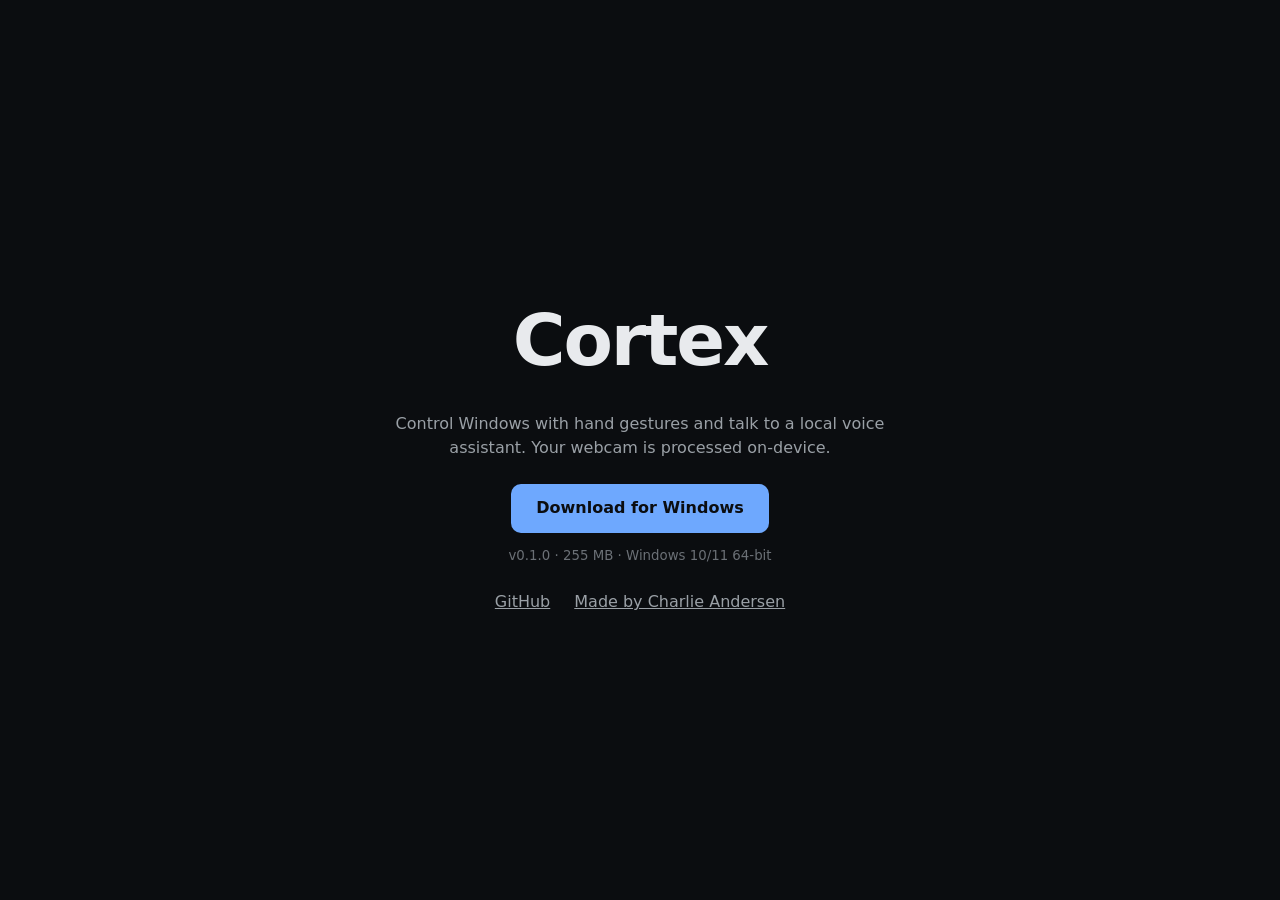
==== site/index.html @ 00d910e8 "Add landing page" ====
<!doctype html>
<html lang="en"><head><meta charset="utf-8"><meta name="viewport" content="width=device-width,initial-scale=1">
<title>Cortex</title>
<meta name="description" content="Webcam gesture window manager and local voice assistant for Windows.">
<style>
body{margin:0;min-height:100vh;display:grid;place-items:center;background:#0b0d10;color:#e8eaed;font:16px/1.5 system-ui,sans-serif;text-align:center;padding:0 16px}
h1{font-size:clamp(2.5rem,8vw,4.5rem);margin:0 0 .25em;letter-spacing:-.03em}
p{color:#9aa0a6;max-width:34em;margin:0 auto 1.5em}
a.btn{display:inline-block;background:#6ea8fe;color:#0b0d10;font-weight:600;padding:.8em 1.6em;border-radius:10px;text-decoration:none}
a.btn:hover,a.btn:focus-visible{background:#9ec5fe}
nav{margin-top:1.5em;display:flex;gap:1.5em;justify-content:center}
nav a{color:#9aa0a6}nav a:hover{color:#e8eaed}
small{display:block;margin-top:1em;color:#6b7076}
</style></head><body><main>
<h1>Cortex</h1>
<p>Control Windows with hand gestures and talk to a local voice assistant. Your webcam is processed on-device.</p>
<a class="btn" href="https://github.com/xandrsn/cortex/releases/download/v0.1.0/Cortex-windows.zip">Download for Windows</a>
<small>v0.1.0 · 255 MB · Windows 10/11 64-bit</small>
<nav><a href="https://github.com/xandrsn/cortex">GitHub</a><a href="https://charlieandersen.vercel.app">Made by Charlie Andersen</a></nav>
</main></body></html>
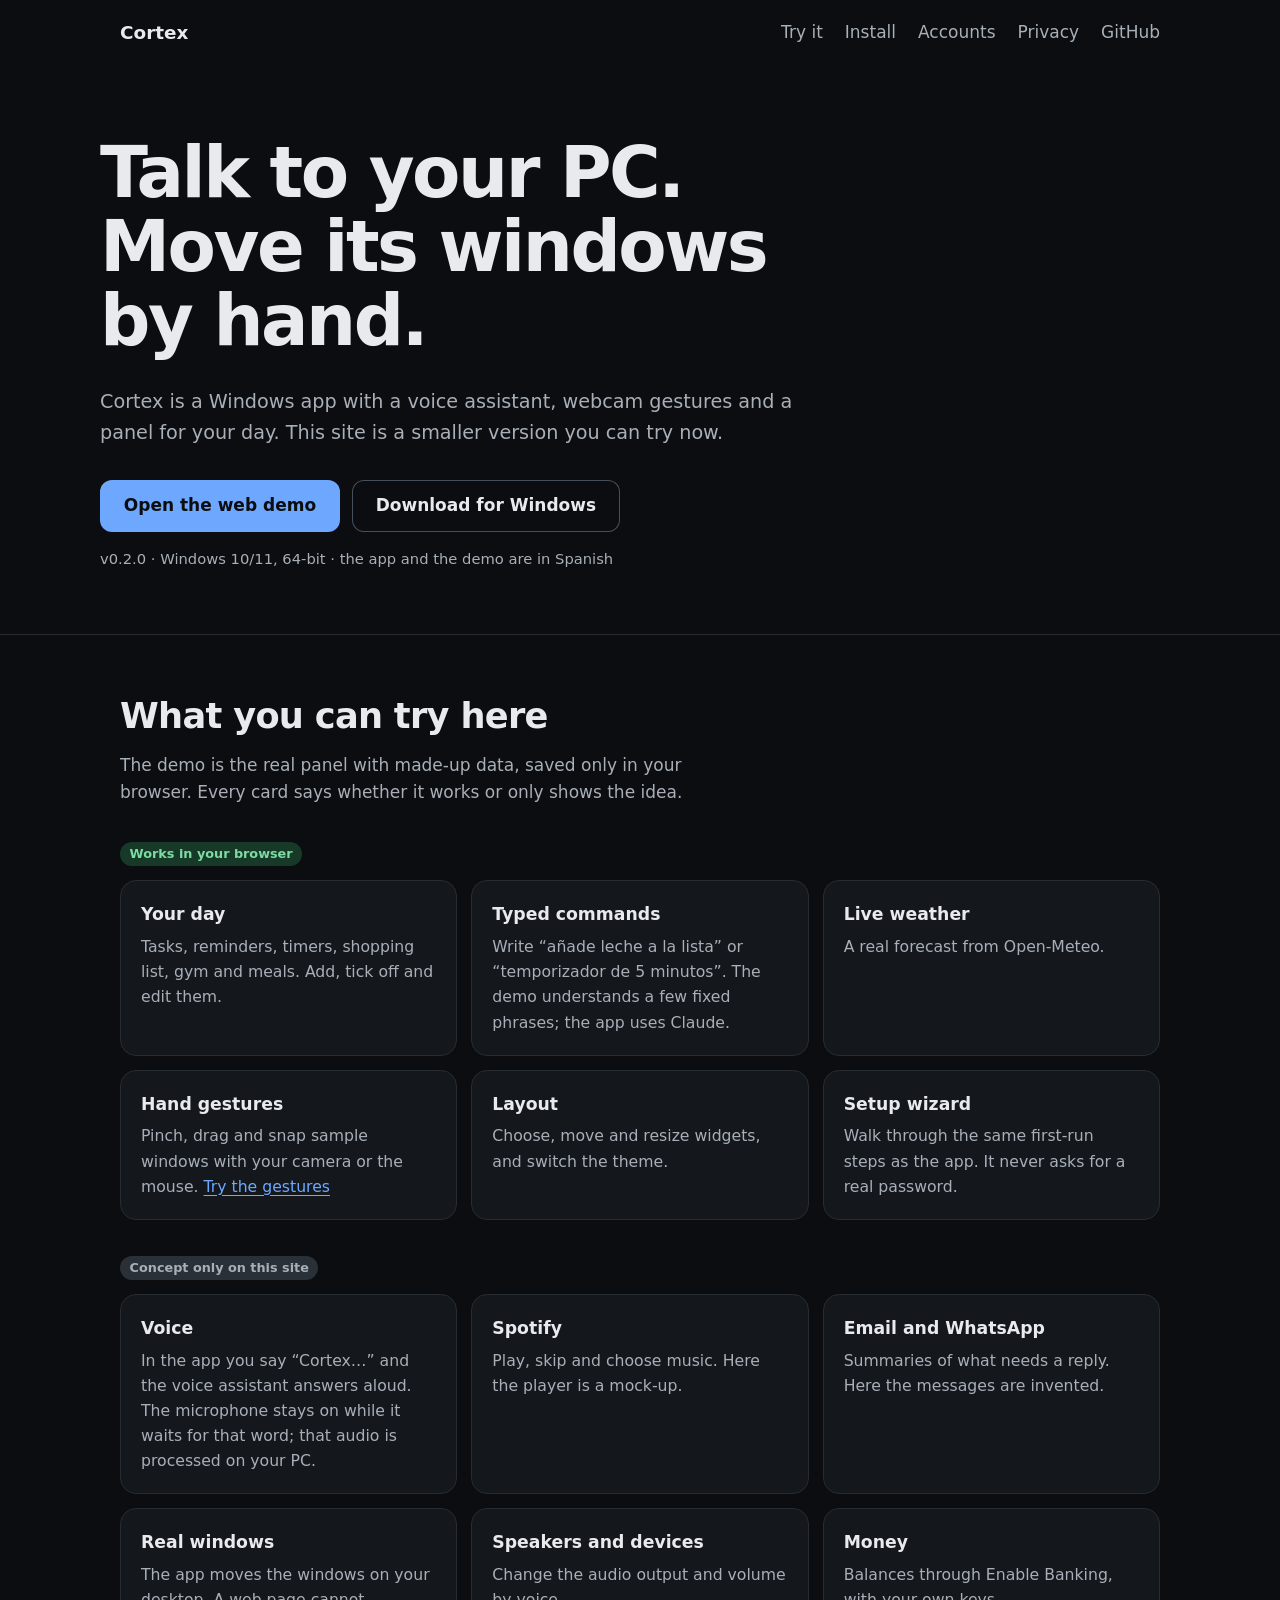
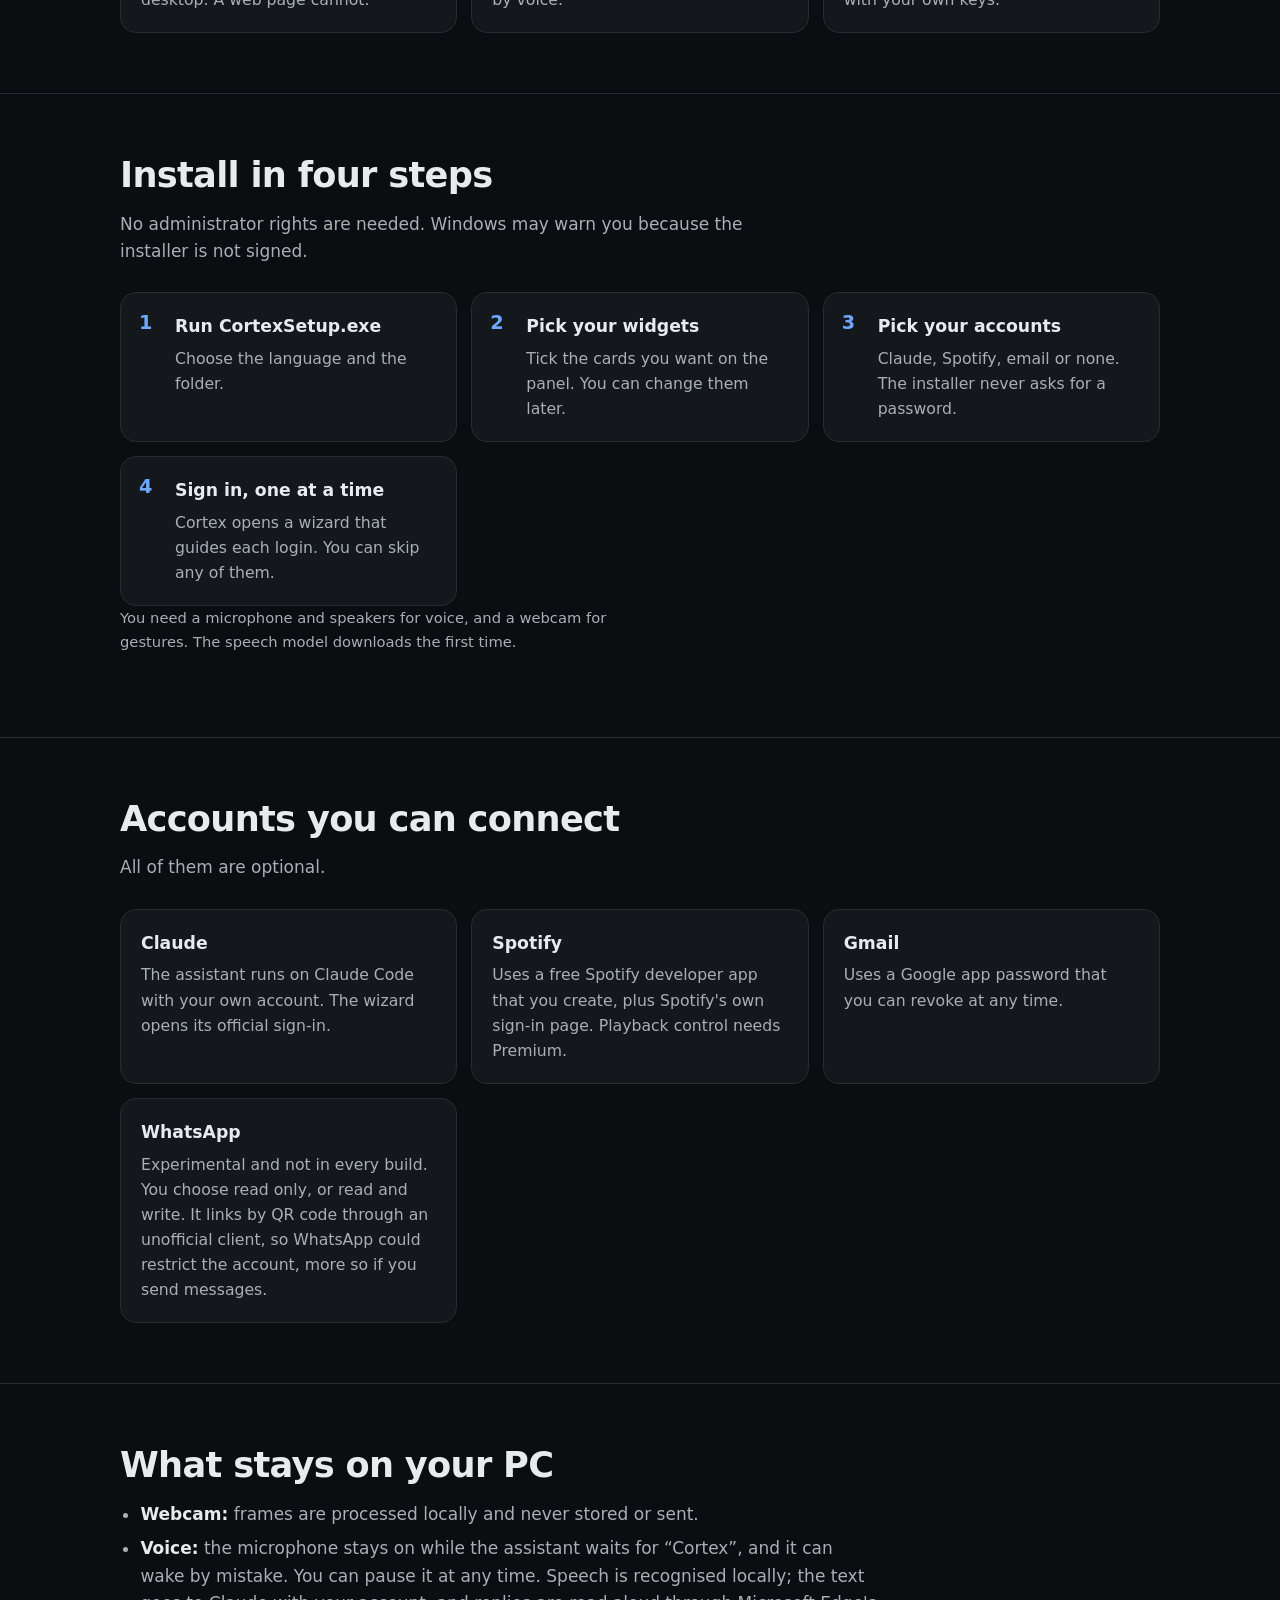
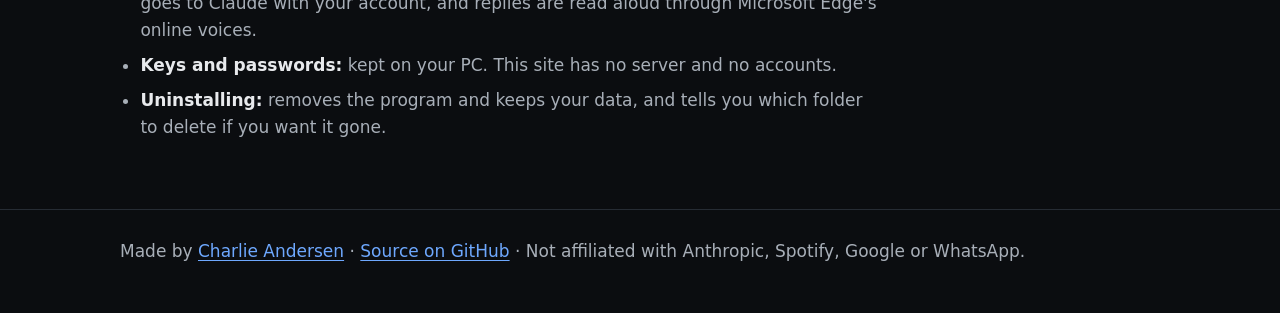
==== commit 66c38e69: "Installer, setup wizard and web demo; voice assistant wakes on Cortex; WhatsApp read or write The vo" ====
--- a/site/index.html
+++ b/site/index.html
@@ -1,20 +1,108 @@
 <!doctype html>
 <html lang="en"><head><meta charset="utf-8"><meta name="viewport" content="width=device-width,initial-scale=1">
-<title>Cortex</title>
-<meta name="description" content="Webcam gesture window manager and local voice assistant for Windows.">
+<title>Cortex · a voice assistant and gesture control for Windows</title>
+<meta name="description" content="Talk to your PC, move windows with your hands and keep your day on one panel. Try part of it in the browser, or install it on Windows.">
 <style>
-body{margin:0;min-height:100vh;display:grid;place-items:center;background:#0b0d10;color:#e8eaed;font:16px/1.5 system-ui,sans-serif;text-align:center;padding:0 16px}
-h1{font-size:clamp(2.5rem,8vw,4.5rem);margin:0 0 .25em;letter-spacing:-.03em}
-p{color:#9aa0a6;max-width:34em;margin:0 auto 1.5em}
-a.btn{display:inline-block;background:#6ea8fe;color:#0b0d10;font-weight:600;padding:.8em 1.6em;border-radius:10px;text-decoration:none}
-a.btn:hover,a.btn:focus-visible{background:#9ec5fe}
-nav{margin-top:1.5em;display:flex;gap:1.5em;justify-content:center}
-nav a{color:#9aa0a6}nav a:hover{color:#e8eaed}
-small{display:block;margin-top:1em;color:#6b7076}
-</style></head><body><main>
-<h1>Cortex</h1>
-<p>Control Windows with hand gestures and talk to a local voice assistant. Your webcam is processed on-device.</p>
-<a class="btn" href="https://github.com/xandrsn/cortex/releases/download/v0.1.0/Cortex-windows.zip">Download for Windows</a>
-<small>v0.1.0 · 255 MB · Windows 10/11 64-bit</small>
-<nav><a href="https://github.com/xandrsn/cortex">GitHub</a><a href="https://charlieandersen.vercel.app">Made by Charlie Andersen</a></nav>
-</main></body></html>
+:root{--bg:#0b0d10;--card:#14181d;--line:#262c34;--text:#e8eaed;--muted:#a8afb8;--accent:#6ea8fe;--ok:#7ddba3}
+*{box-sizing:border-box}
+html{scroll-behavior:smooth}
+body{margin:0;background:var(--bg);color:var(--text);font:17px/1.6 system-ui,sans-serif}
+.wrap{max-width:1080px;margin:0 auto;padding:0 20px}
+a{color:var(--accent);text-underline-offset:3px}
+:focus-visible{outline:3px solid #fff;outline-offset:3px;border-radius:6px}
+header nav{display:flex;flex-wrap:wrap;gap:6px 22px;align-items:center;padding:18px 0}
+header nav b{margin-right:auto;font-size:1.15rem}
+header nav a{color:var(--muted);text-decoration:none}header nav a:hover{color:var(--text)}
+.hero{padding:72px 0 64px}
+h1{font-size:clamp(2.4rem,6.5vw,4.4rem);line-height:1.05;letter-spacing:-.035em;margin:0 0 .4em;max-width:15ch}
+h2{font-size:clamp(1.6rem,3.5vw,2.2rem);letter-spacing:-.02em;line-height:1.2;margin:0 0 .4em}
+h3{margin:0 0 .3em;font-size:1.08rem}
+.lead,section>.wrap>p{color:var(--muted);max-width:58ch;margin:0 0 1.6em}
+.lead{font-size:1.2rem}
+.btn{display:inline-block;background:var(--accent);color:#0b0d10;font-weight:650;padding:.75em 1.4em;border-radius:12px;text-decoration:none}
+.btn:hover{background:#9ec5fe}
+.btn.alt{background:none;color:var(--text);box-shadow:inset 0 0 0 1px #46505c}.btn.alt:hover{background:var(--card)}
+.row{display:flex;flex-wrap:wrap;gap:12px;align-items:center}
+.small{color:var(--muted);font-size:.92rem;margin:1em 0 0}
+section{padding:60px 0;border-top:1px solid var(--line)}
+.grid{display:grid;gap:14px;grid-template-columns:repeat(auto-fill,minmax(min(100%,300px),1fr))}
+.card{background:var(--card);border:1px solid var(--line);border-radius:16px;padding:20px}
+.card p{margin:0;color:var(--muted);font-size:.98rem}
+.sub{margin:36px 0 14px;display:flex;align-items:center;gap:10px}
+.tag{font-size:.8rem;font-weight:700;padding:.15em .75em;border-radius:99px;background:#173a28;color:var(--ok)}
+.tag.idea{background:#2a3038;color:var(--muted)}
+ol.steps{list-style:none;counter-reset:s;margin:0;padding:0}
+ol.steps li{counter-increment:s;position:relative;padding-left:54px}
+ol.steps li::before{content:counter(s);position:absolute;left:18px;top:18px;font-weight:800;color:var(--accent);font-size:1.2rem;line-height:1.3}
+ul.plain{margin:0;padding-left:1.2em;color:var(--muted);max-width:70ch}ul.plain li{margin:.45em 0}
+ul.plain b{color:var(--text)}
+footer{border-top:1px solid var(--line);padding:28px 0 48px;color:var(--muted)}
+@media (prefers-reduced-motion:reduce){html{scroll-behavior:auto}}
+</style></head><body>
+<header class="wrap"><nav aria-label="Main"><b>Cortex</b><a href="#try">Try it</a><a href="#install">Install</a><a href="#accounts">Accounts</a><a href="#privacy">Privacy</a><a href="https://github.com/xandrsn/cortex">GitHub</a></nav></header>
+<main>
+<div class="wrap hero">
+  <h1>Talk to your PC. Move its windows by hand.</h1>
+  <p class="lead">Cortex is a Windows app with a voice assistant, webcam gestures and a panel for your day. This site is a smaller version you can try now.</p>
+  <div class="row"><a class="btn" href="/demo/">Open the web demo</a><a class="btn alt" href="https://github.com/xandrsn/cortex/releases/latest/download/CortexSetup.exe">Download for Windows</a></div>
+  <p class="small">v0.2.0 · Windows 10/11, 64-bit · the app and the demo are in Spanish</p>
+</div>
+
+<section id="try"><div class="wrap">
+  <h2>What you can try here</h2>
+  <p>The demo is the real panel with made-up data, saved only in your browser. Every card says whether it works or only shows the idea.</p>
+  <div class="sub"><span class="tag">Works in your browser</span></div>
+  <div class="grid">
+    <div class="card"><h3>Your day</h3><p>Tasks, reminders, timers, shopping list, gym and meals. Add, tick off and edit them.</p></div>
+    <div class="card"><h3>Typed commands</h3><p>Write “añade leche a la lista” or “temporizador de 5 minutos”. The demo understands a few fixed phrases; the app uses Claude.</p></div>
+    <div class="card"><h3>Live weather</h3><p>A real forecast from Open-Meteo.</p></div>
+    <div class="card"><h3>Hand gestures</h3><p>Pinch, drag and snap sample windows with your camera or the mouse. <a href="/demo/gestures.html">Try the gestures</a></p></div>
+    <div class="card"><h3>Layout</h3><p>Choose, move and resize widgets, and switch the theme.</p></div>
+    <div class="card"><h3>Setup wizard</h3><p>Walk through the same first-run steps as the app. It never asks for a real password.</p></div>
+  </div>
+  <div class="sub"><span class="tag idea">Concept only on this site</span></div>
+  <div class="grid">
+    <div class="card"><h3>Voice</h3><p>In the app you say “Cortex…” and the voice assistant answers aloud. The microphone stays on while it waits for that word; that audio is processed on your PC.</p></div>
+    <div class="card"><h3>Spotify</h3><p>Play, skip and choose music. Here the player is a mock-up.</p></div>
+    <div class="card"><h3>Email and WhatsApp</h3><p>Summaries of what needs a reply. Here the messages are invented.</p></div>
+    <div class="card"><h3>Real windows</h3><p>The app moves the windows on your desktop. A web page cannot.</p></div>
+    <div class="card"><h3>Speakers and devices</h3><p>Change the audio output and volume by voice.</p></div>
+    <div class="card"><h3>Money</h3><p>Balances through Enable Banking, with your own keys.</p></div>
+  </div>
+</div></section>
+
+<section id="install"><div class="wrap">
+  <h2>Install in four steps</h2>
+  <p>No administrator rights are needed. Windows may warn you because the installer is not signed.</p>
+  <ol class="steps grid">
+    <li class="card"><h3>Run CortexSetup.exe</h3><p>Choose the language and the folder.</p></li>
+    <li class="card"><h3>Pick your widgets</h3><p>Tick the cards you want on the panel. You can change them later.</p></li>
+    <li class="card"><h3>Pick your accounts</h3><p>Claude, Spotify, email or none. The installer never asks for a password.</p></li>
+    <li class="card"><h3>Sign in, one at a time</h3><p>Cortex opens a wizard that guides each login. You can skip any of them.</p></li>
+  </ol>
+  <p class="small">You need a microphone and speakers for voice, and a webcam for gestures. The speech model downloads the first time.</p>
+</div></section>
+
+<section id="accounts"><div class="wrap">
+  <h2>Accounts you can connect</h2>
+  <p>All of them are optional.</p>
+  <div class="grid">
+    <div class="card"><h3>Claude</h3><p>The assistant runs on Claude Code with your own account. The wizard opens its official sign-in.</p></div>
+    <div class="card"><h3>Spotify</h3><p>Uses a free Spotify developer app that you create, plus Spotify's own sign-in page. Playback control needs Premium.</p></div>
+    <div class="card"><h3>Gmail</h3><p>Uses a Google app password that you can revoke at any time.</p></div>
+    <div class="card"><h3>WhatsApp</h3><p>Experimental and not in every build. You choose read only, or read and write. It links by QR code through an unofficial client, so WhatsApp could restrict the account, more so if you send messages.</p></div>
+  </div>
+</div></section>
+
+<section id="privacy"><div class="wrap">
+  <h2>What stays on your PC</h2>
+  <ul class="plain">
+    <li><b>Webcam:</b> frames are processed locally and never stored or sent.</li>
+    <li><b>Voice:</b> the microphone stays on while the assistant waits for “Cortex”, and it can wake by mistake. You can pause it at any time. Speech is recognised locally; the text goes to Claude with your account, and replies are read aloud through Microsoft Edge's online voices.</li>
+    <li><b>Keys and passwords:</b> kept on your PC. This site has no server and no accounts.</li>
+    <li><b>Uninstalling:</b> removes the program and keeps your data, and tells you which folder to delete if you want it gone.</li>
+  </ul>
+</div></section>
+</main>
+<footer><div class="wrap">Made by <a href="https://charlieandersen.vercel.app">Charlie Andersen</a> · <a href="https://github.com/xandrsn/cortex">Source on GitHub</a> · Not affiliated with Anthropic, Spotify, Google or WhatsApp.</div></footer>
+</body></html>
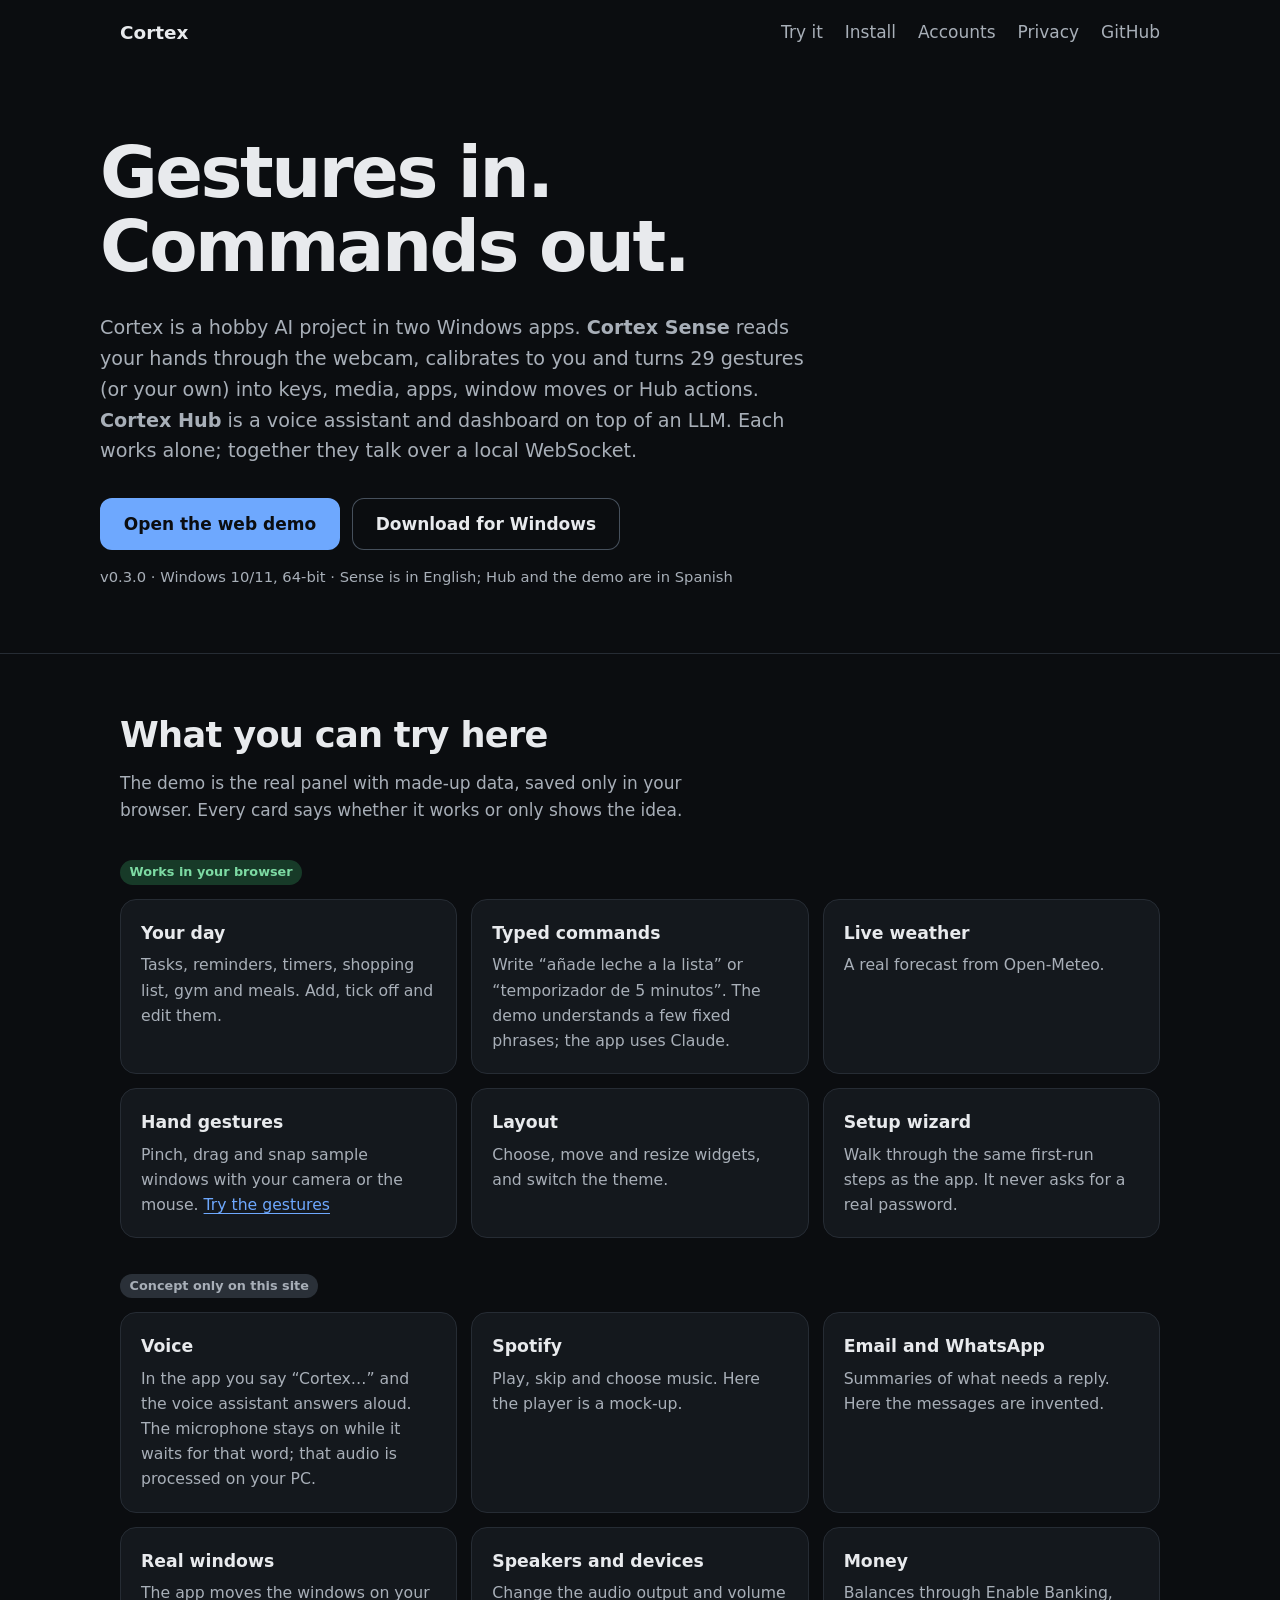
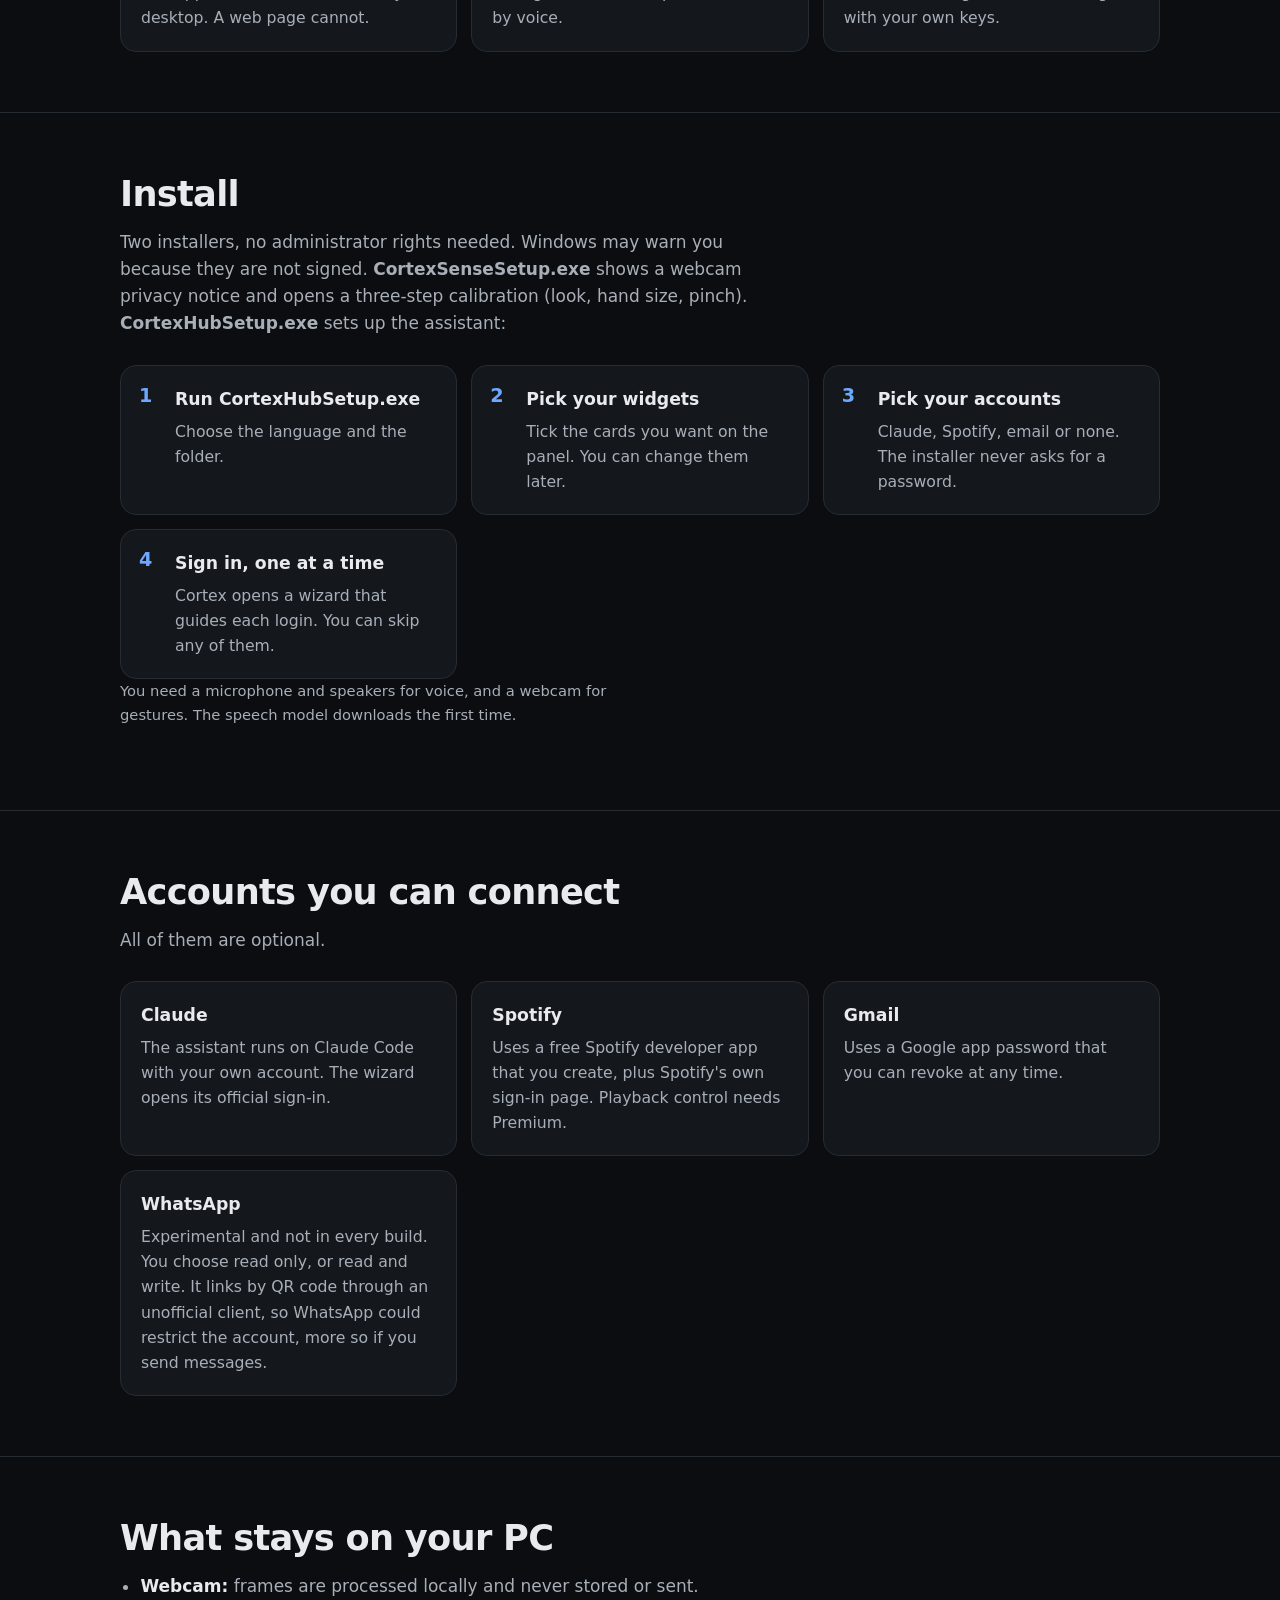
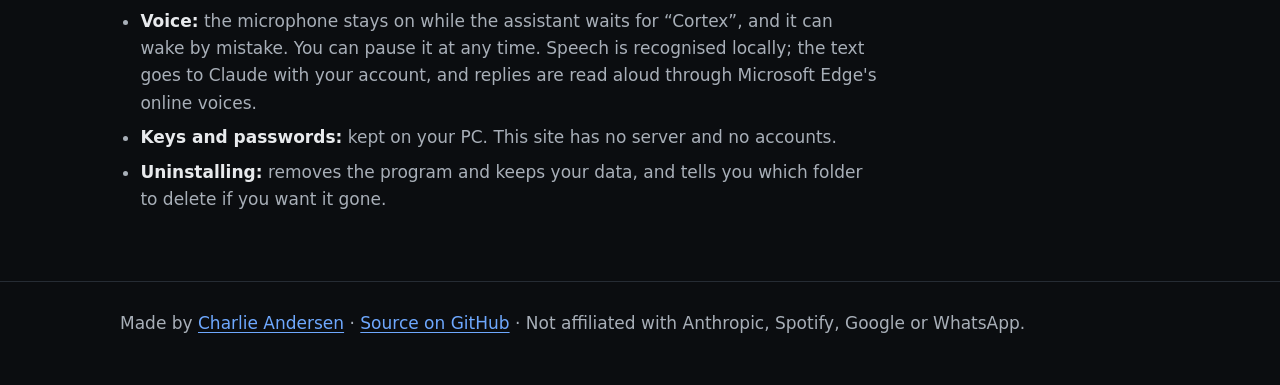
==== commit 1c38bfff: "Split Cortex into Cortex Sense and Cortex Hub Sense owns the webcam: shared camera reader, gesture r" ====
--- a/site/index.html
+++ b/site/index.html
@@ -1,7 +1,7 @@
 <!doctype html>
 <html lang="en"><head><meta charset="utf-8"><meta name="viewport" content="width=device-width,initial-scale=1">
-<title>Cortex · a voice assistant and gesture control for Windows</title>
-<meta name="description" content="Talk to your PC, move windows with your hands and keep your day on one panel. Try part of it in the browser, or install it on Windows.">
+<title>Cortex · gesture control and a voice assistant for Windows</title>
+<meta name="description" content="A hobby AI project in two apps: Cortex Sense turns webcam hand gestures into commands, Cortex Hub is a voice assistant and dashboard. They connect over a local WebSocket.">
 <style>
 :root{--bg:#0b0d10;--card:#14181d;--line:#262c34;--text:#e8eaed;--muted:#a8afb8;--accent:#6ea8fe;--ok:#7ddba3}
 *{box-sizing:border-box}
@@ -42,10 +42,10 @@
 <header class="wrap"><nav aria-label="Main"><b>Cortex</b><a href="#try">Try it</a><a href="#install">Install</a><a href="#accounts">Accounts</a><a href="#privacy">Privacy</a><a href="https://github.com/xandrsn/cortex">GitHub</a></nav></header>
 <main>
 <div class="wrap hero">
-  <h1>Talk to your PC. Move its windows by hand.</h1>
-  <p class="lead">Cortex is a Windows app with a voice assistant, webcam gestures and a panel for your day. This site is a smaller version you can try now.</p>
-  <div class="row"><a class="btn" href="/demo/">Open the web demo</a><a class="btn alt" href="https://github.com/xandrsn/cortex/releases/latest/download/CortexSetup.exe">Download for Windows</a></div>
-  <p class="small">v0.2.0 · Windows 10/11, 64-bit · the app and the demo are in Spanish</p>
+  <h1>Gestures in. Commands out.</h1>
+  <p class="lead">Cortex is a hobby AI project in two Windows apps. <b>Cortex Sense</b> reads your hands through the webcam, calibrates to you and turns 29 gestures (or your own) into keys, media, apps, window moves or Hub actions. <b>Cortex Hub</b> is a voice assistant and dashboard on top of an LLM. Each works alone; together they talk over a local WebSocket.</p>
+  <div class="row"><a class="btn" href="/demo/">Open the web demo</a><a class="btn alt" href="https://github.com/xandrsn/cortex/releases">Download for Windows</a></div>
+  <p class="small">v0.3.0 · Windows 10/11, 64-bit · Sense is in English; Hub and the demo are in Spanish</p>
 </div>
 
 <section id="try"><div class="wrap">
@@ -72,10 +72,10 @@
 </div></section>
 
 <section id="install"><div class="wrap">
-  <h2>Install in four steps</h2>
-  <p>No administrator rights are needed. Windows may warn you because the installer is not signed.</p>
+  <h2>Install</h2>
+  <p>Two installers, no administrator rights needed. Windows may warn you because they are not signed. <b>CortexSenseSetup.exe</b> shows a webcam privacy notice and opens a three-step calibration (look, hand size, pinch). <b>CortexHubSetup.exe</b> sets up the assistant:</p>
   <ol class="steps grid">
-    <li class="card"><h3>Run CortexSetup.exe</h3><p>Choose the language and the folder.</p></li>
+    <li class="card"><h3>Run CortexHubSetup.exe</h3><p>Choose the language and the folder.</p></li>
     <li class="card"><h3>Pick your widgets</h3><p>Tick the cards you want on the panel. You can change them later.</p></li>
     <li class="card"><h3>Pick your accounts</h3><p>Claude, Spotify, email or none. The installer never asks for a password.</p></li>
     <li class="card"><h3>Sign in, one at a time</h3><p>Cortex opens a wizard that guides each login. You can skip any of them.</p></li>
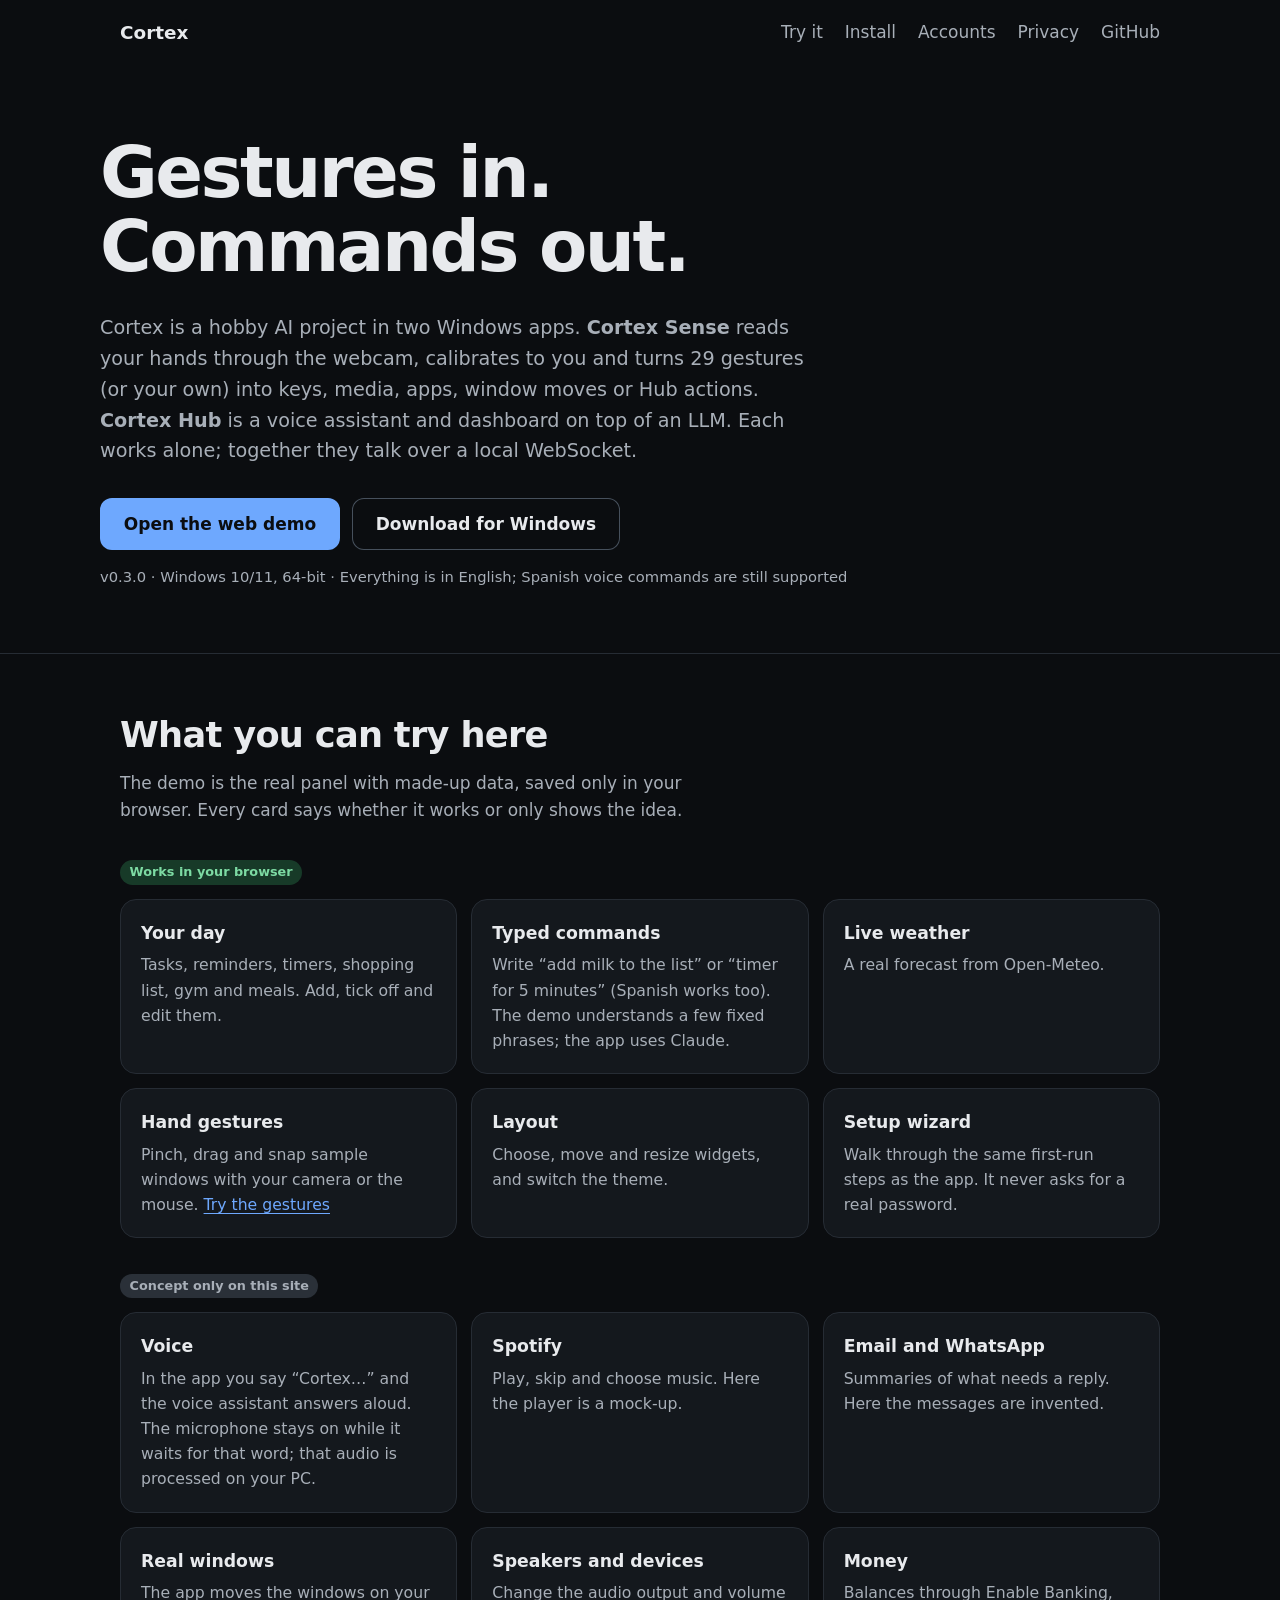
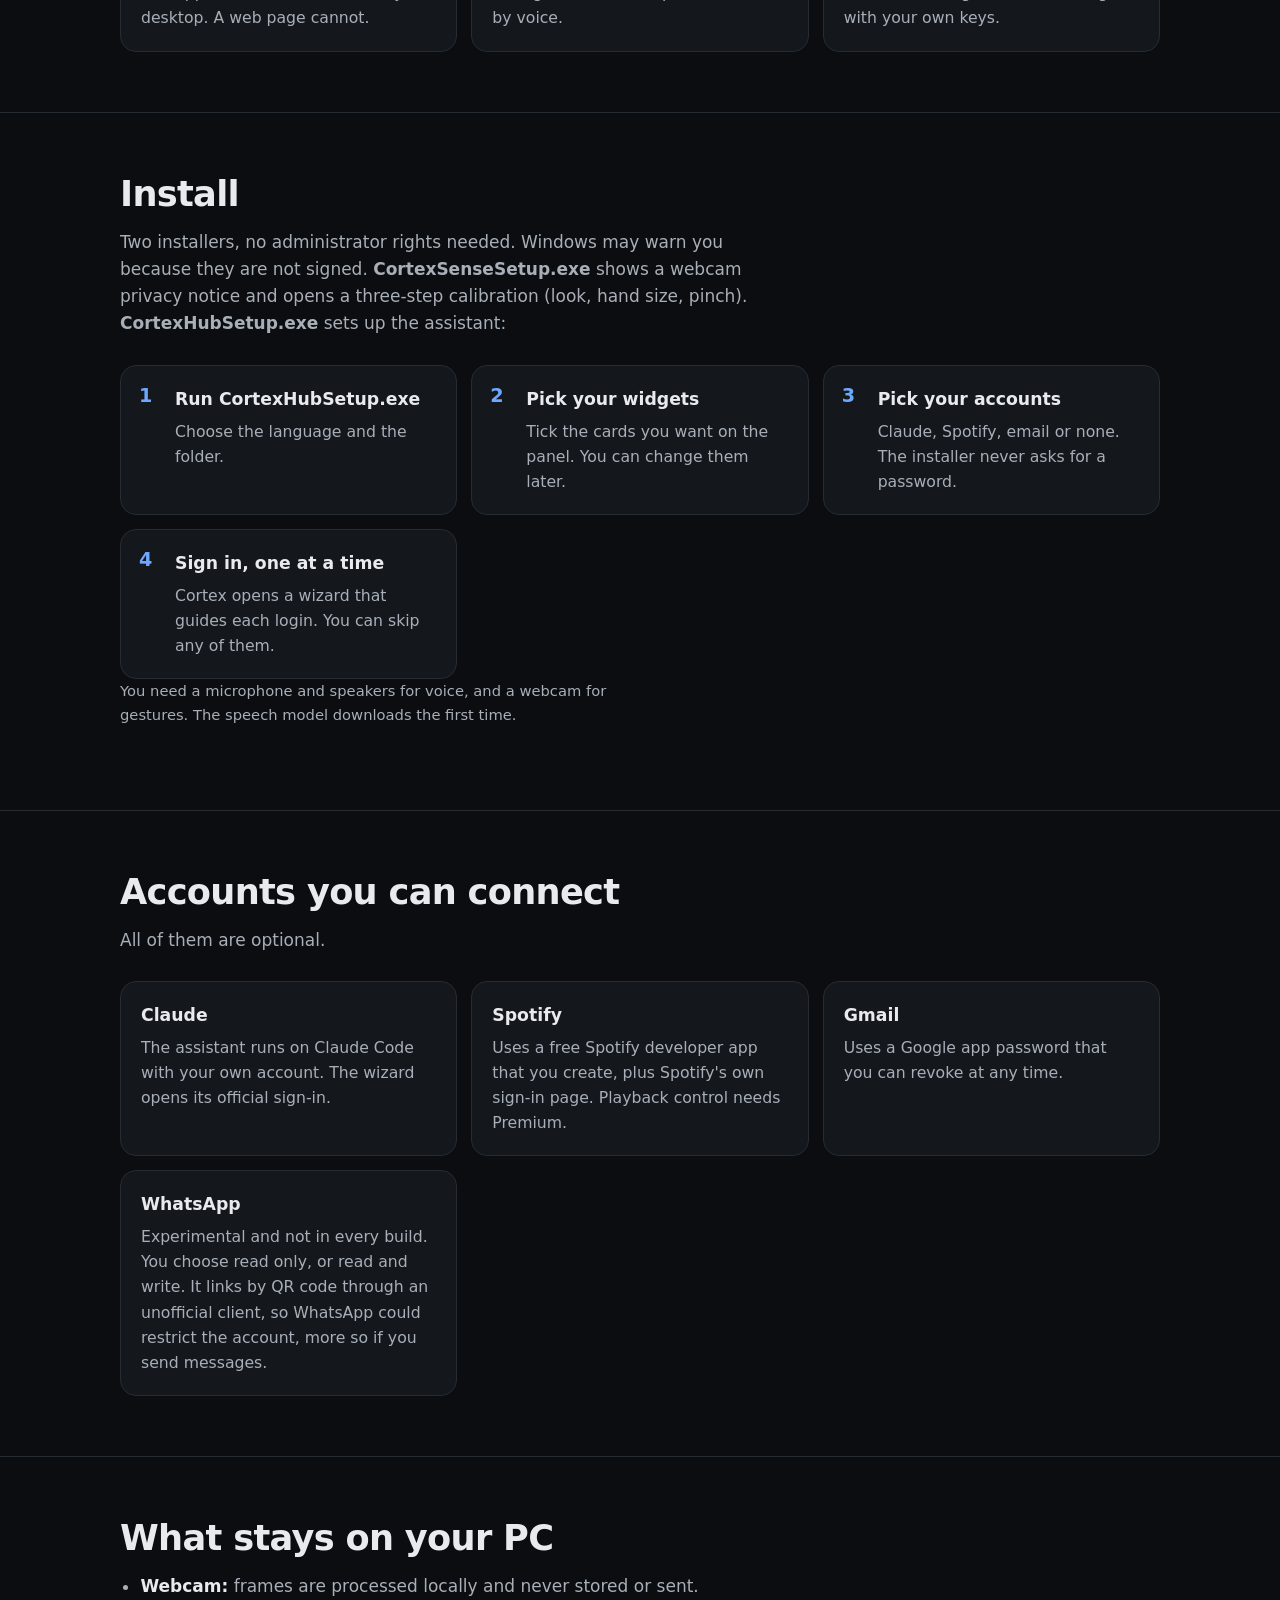
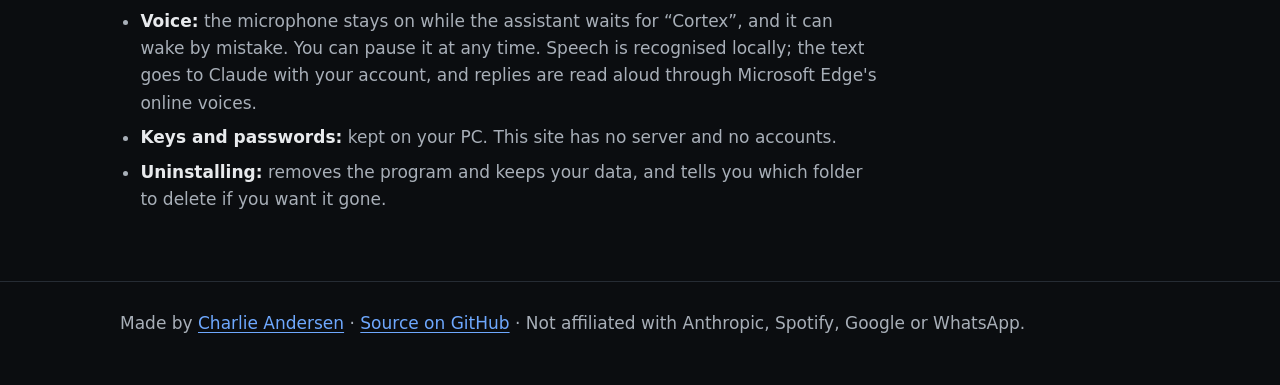
==== commit d1961aad: "English by default: code, UI, installers, demo and docs; MIT license - Hub and Sense UI, notices, er" ====
--- a/site/index.html
+++ b/site/index.html
@@ -45,7 +45,7 @@
   <h1>Gestures in. Commands out.</h1>
   <p class="lead">Cortex is a hobby AI project in two Windows apps. <b>Cortex Sense</b> reads your hands through the webcam, calibrates to you and turns 29 gestures (or your own) into keys, media, apps, window moves or Hub actions. <b>Cortex Hub</b> is a voice assistant and dashboard on top of an LLM. Each works alone; together they talk over a local WebSocket.</p>
   <div class="row"><a class="btn" href="/demo/">Open the web demo</a><a class="btn alt" href="https://github.com/xandrsn/cortex/releases">Download for Windows</a></div>
-  <p class="small">v0.3.0 · Windows 10/11, 64-bit · Sense is in English; Hub and the demo are in Spanish</p>
+  <p class="small">v0.3.0 · Windows 10/11, 64-bit · Everything is in English; Spanish voice commands are still supported</p>
 </div>
 
 <section id="try"><div class="wrap">
@@ -54,7 +54,7 @@
   <div class="sub"><span class="tag">Works in your browser</span></div>
   <div class="grid">
     <div class="card"><h3>Your day</h3><p>Tasks, reminders, timers, shopping list, gym and meals. Add, tick off and edit them.</p></div>
-    <div class="card"><h3>Typed commands</h3><p>Write “añade leche a la lista” or “temporizador de 5 minutos”. The demo understands a few fixed phrases; the app uses Claude.</p></div>
+    <div class="card"><h3>Typed commands</h3><p>Write “add milk to the list” or “timer for 5 minutes” (Spanish works too). The demo understands a few fixed phrases; the app uses Claude.</p></div>
     <div class="card"><h3>Live weather</h3><p>A real forecast from Open-Meteo.</p></div>
     <div class="card"><h3>Hand gestures</h3><p>Pinch, drag and snap sample windows with your camera or the mouse. <a href="/demo/gestures.html">Try the gestures</a></p></div>
     <div class="card"><h3>Layout</h3><p>Choose, move and resize widgets, and switch the theme.</p></div>
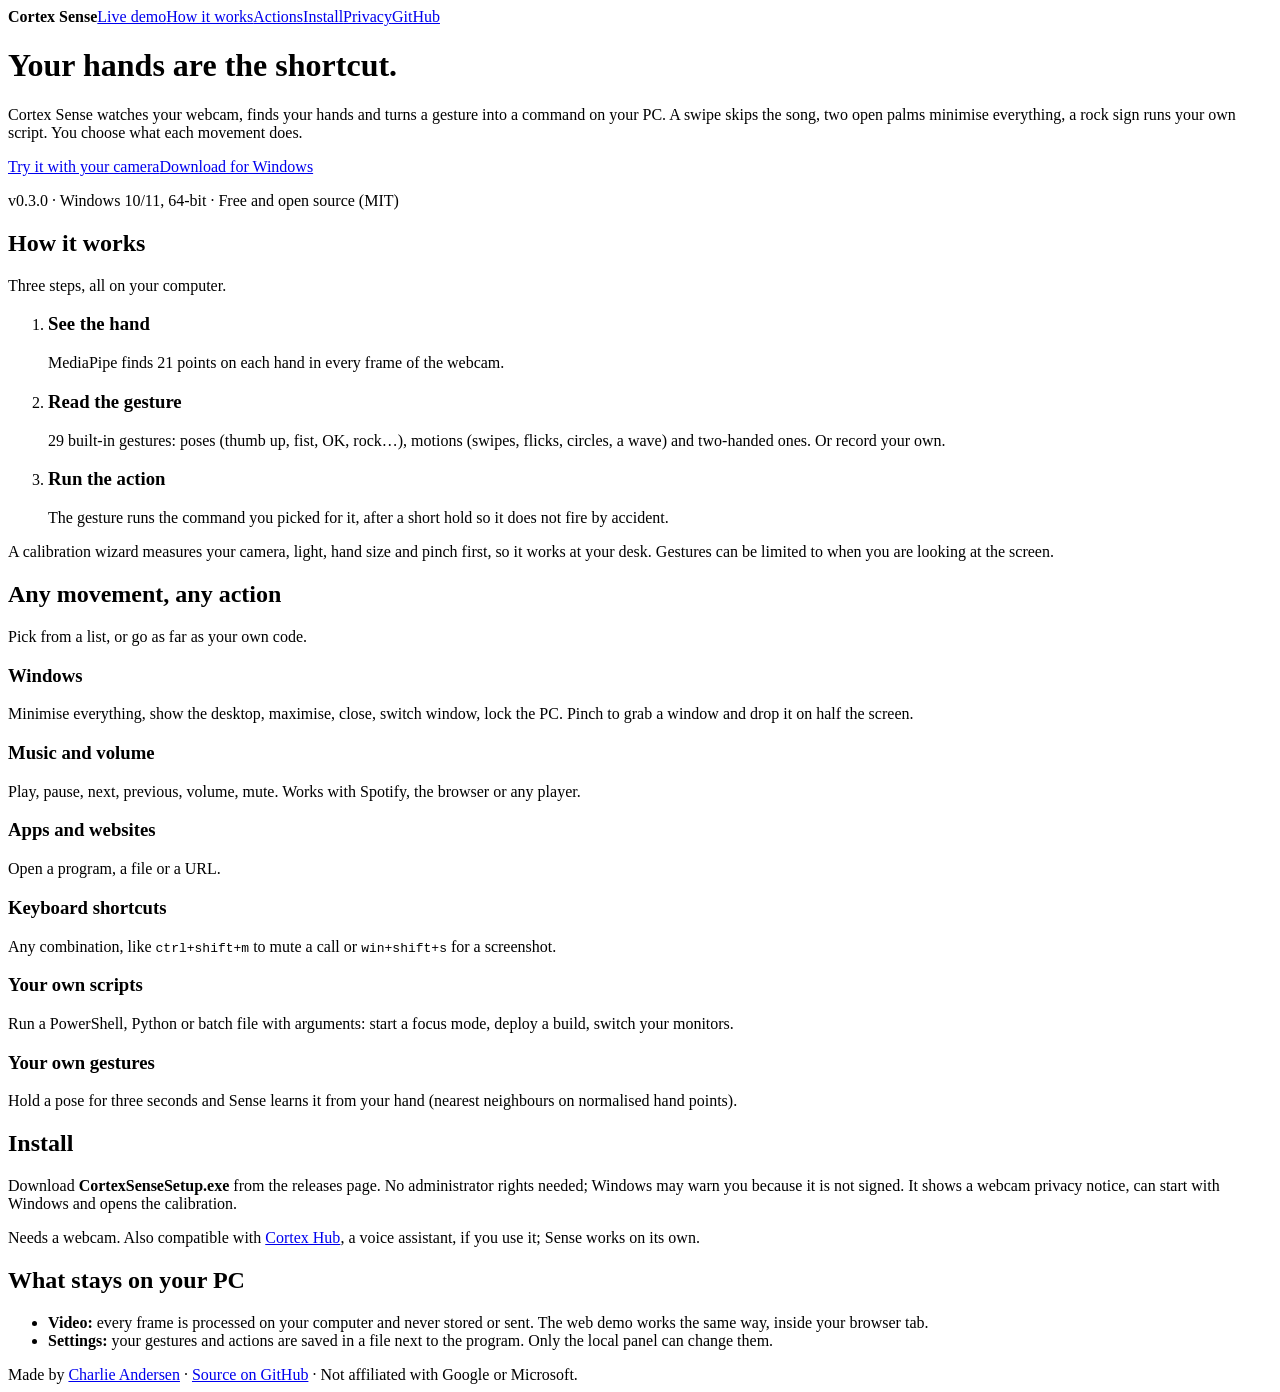
==== commit 4143e4f0: "Sense stands alone (scripts, minimise all, lock, live camera demo); Hub restyled with realistic demo" ====
--- a/site/index.html
+++ b/site/index.html
@@ -1,108 +1,55 @@
 <!doctype html>
 <html lang="en"><head><meta charset="utf-8"><meta name="viewport" content="width=device-width,initial-scale=1">
-<title>Cortex · gesture control and a voice assistant for Windows</title>
-<meta name="description" content="A hobby AI project in two apps: Cortex Sense turns webcam hand gestures into commands, Cortex Hub is a voice assistant and dashboard. They connect over a local WebSocket.">
-<style>
-:root{--bg:#0b0d10;--card:#14181d;--line:#262c34;--text:#e8eaed;--muted:#a8afb8;--accent:#6ea8fe;--ok:#7ddba3}
-*{box-sizing:border-box}
-html{scroll-behavior:smooth}
-body{margin:0;background:var(--bg);color:var(--text);font:17px/1.6 system-ui,sans-serif}
-.wrap{max-width:1080px;margin:0 auto;padding:0 20px}
-a{color:var(--accent);text-underline-offset:3px}
-:focus-visible{outline:3px solid #fff;outline-offset:3px;border-radius:6px}
-header nav{display:flex;flex-wrap:wrap;gap:6px 22px;align-items:center;padding:18px 0}
-header nav b{margin-right:auto;font-size:1.15rem}
-header nav a{color:var(--muted);text-decoration:none}header nav a:hover{color:var(--text)}
-.hero{padding:72px 0 64px}
-h1{font-size:clamp(2.4rem,6.5vw,4.4rem);line-height:1.05;letter-spacing:-.035em;margin:0 0 .4em;max-width:15ch}
-h2{font-size:clamp(1.6rem,3.5vw,2.2rem);letter-spacing:-.02em;line-height:1.2;margin:0 0 .4em}
-h3{margin:0 0 .3em;font-size:1.08rem}
-.lead,section>.wrap>p{color:var(--muted);max-width:58ch;margin:0 0 1.6em}
-.lead{font-size:1.2rem}
-.btn{display:inline-block;background:var(--accent);color:#0b0d10;font-weight:650;padding:.75em 1.4em;border-radius:12px;text-decoration:none}
-.btn:hover{background:#9ec5fe}
-.btn.alt{background:none;color:var(--text);box-shadow:inset 0 0 0 1px #46505c}.btn.alt:hover{background:var(--card)}
-.row{display:flex;flex-wrap:wrap;gap:12px;align-items:center}
-.small{color:var(--muted);font-size:.92rem;margin:1em 0 0}
-section{padding:60px 0;border-top:1px solid var(--line)}
-.grid{display:grid;gap:14px;grid-template-columns:repeat(auto-fill,minmax(min(100%,300px),1fr))}
-.card{background:var(--card);border:1px solid var(--line);border-radius:16px;padding:20px}
-.card p{margin:0;color:var(--muted);font-size:.98rem}
-.sub{margin:36px 0 14px;display:flex;align-items:center;gap:10px}
-.tag{font-size:.8rem;font-weight:700;padding:.15em .75em;border-radius:99px;background:#173a28;color:var(--ok)}
-.tag.idea{background:#2a3038;color:var(--muted)}
-ol.steps{list-style:none;counter-reset:s;margin:0;padding:0}
-ol.steps li{counter-increment:s;position:relative;padding-left:54px}
-ol.steps li::before{content:counter(s);position:absolute;left:18px;top:18px;font-weight:800;color:var(--accent);font-size:1.2rem;line-height:1.3}
-ul.plain{margin:0;padding-left:1.2em;color:var(--muted);max-width:70ch}ul.plain li{margin:.45em 0}
-ul.plain b{color:var(--text)}
-footer{border-top:1px solid var(--line);padding:28px 0 48px;color:var(--muted)}
-@media (prefers-reduced-motion:reduce){html{scroll-behavior:auto}}
-</style></head><body>
-<header class="wrap"><nav aria-label="Main"><b>Cortex</b><a href="#try">Try it</a><a href="#install">Install</a><a href="#accounts">Accounts</a><a href="#privacy">Privacy</a><a href="https://github.com/xandrsn/cortex">GitHub</a></nav></header>
+<title>Cortex Sense · control your PC with hand gestures</title>
+<meta name="description" content="Cortex Sense turns webcam hand gestures into commands on Windows: minimise everything, skip a track, open an app or run your own script. Try it live in the browser.">
+<link rel="stylesheet" href="/landing.css">
+</head><body>
+<header class="wrap"><nav aria-label="Main"><b>Cortex Sense</b><a href="/sense/">Live demo</a><a href="#how">How it works</a><a href="#actions">Actions</a><a href="#install">Install</a><a href="#privacy">Privacy</a><a href="https://github.com/xandrsn/cortex">GitHub</a></nav></header>
 <main>
 <div class="wrap hero">
-  <h1>Gestures in. Commands out.</h1>
-  <p class="lead">Cortex is a hobby AI project in two Windows apps. <b>Cortex Sense</b> reads your hands through the webcam, calibrates to you and turns 29 gestures (or your own) into keys, media, apps, window moves or Hub actions. <b>Cortex Hub</b> is a voice assistant and dashboard on top of an LLM. Each works alone; together they talk over a local WebSocket.</p>
-  <div class="row"><a class="btn" href="/demo/">Open the web demo</a><a class="btn alt" href="https://github.com/xandrsn/cortex/releases">Download for Windows</a></div>
-  <p class="small">v0.3.0 · Windows 10/11, 64-bit · Everything is in English; Spanish voice commands are still supported</p>
+  <h1>Your hands are the shortcut.</h1>
+  <p class="lead">Cortex Sense watches your webcam, finds your hands and turns a gesture into a command on your PC. A swipe skips the song, two open palms minimise everything, a rock sign runs your own script. You choose what each movement does.</p>
+  <div class="row"><a class="btn" href="/sense/">Try it with your camera</a><a class="btn alt" href="https://github.com/xandrsn/cortex/releases">Download for Windows</a></div>
+  <p class="small">v0.3.0 · Windows 10/11, 64-bit · Free and open source (MIT)</p>
 </div>
 
-<section id="try"><div class="wrap">
-  <h2>What you can try here</h2>
-  <p>The demo is the real panel with made-up data, saved only in your browser. Every card says whether it works or only shows the idea.</p>
-  <div class="sub"><span class="tag">Works in your browser</span></div>
+<section id="how"><div class="wrap">
+  <h2>How it works</h2>
+  <p>Three steps, all on your computer.</p>
+  <ol class="steps grid">
+    <li class="card"><h3>See the hand</h3><p>MediaPipe finds 21 points on each hand in every frame of the webcam.</p></li>
+    <li class="card"><h3>Read the gesture</h3><p>29 built-in gestures: poses (thumb up, fist, OK, rock…), motions (swipes, flicks, circles, a wave) and two-handed ones. Or record your own.</p></li>
+    <li class="card"><h3>Run the action</h3><p>The gesture runs the command you picked for it, after a short hold so it does not fire by accident.</p></li>
+  </ol>
+  <p class="small">A calibration wizard measures your camera, light, hand size and pinch first, so it works at your desk. Gestures can be limited to when you are looking at the screen.</p>
+</div></section>
+
+<section id="actions"><div class="wrap">
+  <h2>Any movement, any action</h2>
+  <p>Pick from a list, or go as far as your own code.</p>
   <div class="grid">
-    <div class="card"><h3>Your day</h3><p>Tasks, reminders, timers, shopping list, gym and meals. Add, tick off and edit them.</p></div>
-    <div class="card"><h3>Typed commands</h3><p>Write “add milk to the list” or “timer for 5 minutes” (Spanish works too). The demo understands a few fixed phrases; the app uses Claude.</p></div>
-    <div class="card"><h3>Live weather</h3><p>A real forecast from Open-Meteo.</p></div>
-    <div class="card"><h3>Hand gestures</h3><p>Pinch, drag and snap sample windows with your camera or the mouse. <a href="/demo/gestures.html">Try the gestures</a></p></div>
-    <div class="card"><h3>Layout</h3><p>Choose, move and resize widgets, and switch the theme.</p></div>
-    <div class="card"><h3>Setup wizard</h3><p>Walk through the same first-run steps as the app. It never asks for a real password.</p></div>
-  </div>
-  <div class="sub"><span class="tag idea">Concept only on this site</span></div>
-  <div class="grid">
-    <div class="card"><h3>Voice</h3><p>In the app you say “Cortex…” and the voice assistant answers aloud. The microphone stays on while it waits for that word; that audio is processed on your PC.</p></div>
-    <div class="card"><h3>Spotify</h3><p>Play, skip and choose music. Here the player is a mock-up.</p></div>
-    <div class="card"><h3>Email and WhatsApp</h3><p>Summaries of what needs a reply. Here the messages are invented.</p></div>
-    <div class="card"><h3>Real windows</h3><p>The app moves the windows on your desktop. A web page cannot.</p></div>
-    <div class="card"><h3>Speakers and devices</h3><p>Change the audio output and volume by voice.</p></div>
-    <div class="card"><h3>Money</h3><p>Balances through Enable Banking, with your own keys.</p></div>
+    <div class="card"><h3>Windows</h3><p>Minimise everything, show the desktop, maximise, close, switch window, lock the PC. Pinch to grab a window and drop it on half the screen.</p></div>
+    <div class="card"><h3>Music and volume</h3><p>Play, pause, next, previous, volume, mute. Works with Spotify, the browser or any player.</p></div>
+    <div class="card"><h3>Apps and websites</h3><p>Open a program, a file or a URL.</p></div>
+    <div class="card"><h3>Keyboard shortcuts</h3><p>Any combination, like <code>ctrl+shift+m</code> to mute a call or <code>win+shift+s</code> for a screenshot.</p></div>
+    <div class="card"><h3>Your own scripts</h3><p>Run a PowerShell, Python or batch file with arguments: start a focus mode, deploy a build, switch your monitors.</p></div>
+    <div class="card"><h3>Your own gestures</h3><p>Hold a pose for three seconds and Sense learns it from your hand (nearest neighbours on normalised hand points).</p></div>
   </div>
 </div></section>
 
 <section id="install"><div class="wrap">
   <h2>Install</h2>
-  <p>Two installers, no administrator rights needed. Windows may warn you because they are not signed. <b>CortexSenseSetup.exe</b> shows a webcam privacy notice and opens a three-step calibration (look, hand size, pinch). <b>CortexHubSetup.exe</b> sets up the assistant:</p>
-  <ol class="steps grid">
-    <li class="card"><h3>Run CortexHubSetup.exe</h3><p>Choose the language and the folder.</p></li>
-    <li class="card"><h3>Pick your widgets</h3><p>Tick the cards you want on the panel. You can change them later.</p></li>
-    <li class="card"><h3>Pick your accounts</h3><p>Claude, Spotify, email or none. The installer never asks for a password.</p></li>
-    <li class="card"><h3>Sign in, one at a time</h3><p>Cortex opens a wizard that guides each login. You can skip any of them.</p></li>
-  </ol>
-  <p class="small">You need a microphone and speakers for voice, and a webcam for gestures. The speech model downloads the first time.</p>
-</div></section>
-
-<section id="accounts"><div class="wrap">
-  <h2>Accounts you can connect</h2>
-  <p>All of them are optional.</p>
-  <div class="grid">
-    <div class="card"><h3>Claude</h3><p>The assistant runs on Claude Code with your own account. The wizard opens its official sign-in.</p></div>
-    <div class="card"><h3>Spotify</h3><p>Uses a free Spotify developer app that you create, plus Spotify's own sign-in page. Playback control needs Premium.</p></div>
-    <div class="card"><h3>Gmail</h3><p>Uses a Google app password that you can revoke at any time.</p></div>
-    <div class="card"><h3>WhatsApp</h3><p>Experimental and not in every build. You choose read only, or read and write. It links by QR code through an unofficial client, so WhatsApp could restrict the account, more so if you send messages.</p></div>
-  </div>
+  <p>Download <b>CortexSenseSetup.exe</b> from the releases page. No administrator rights needed; Windows may warn you because it is not signed. It shows a webcam privacy notice, can start with Windows and opens the calibration.</p>
+  <p class="small">Needs a webcam. Also compatible with <a href="/hub/">Cortex Hub</a>, a voice assistant, if you use it; Sense works on its own.</p>
 </div></section>
 
 <section id="privacy"><div class="wrap">
   <h2>What stays on your PC</h2>
   <ul class="plain">
-    <li><b>Webcam:</b> frames are processed locally and never stored or sent.</li>
-    <li><b>Voice:</b> the microphone stays on while the assistant waits for “Cortex”, and it can wake by mistake. You can pause it at any time. Speech is recognised locally; the text goes to Claude with your account, and replies are read aloud through Microsoft Edge's online voices.</li>
-    <li><b>Keys and passwords:</b> kept on your PC. This site has no server and no accounts.</li>
-    <li><b>Uninstalling:</b> removes the program and keeps your data, and tells you which folder to delete if you want it gone.</li>
+    <li><b>Video:</b> every frame is processed on your computer and never stored or sent. The web demo works the same way, inside your browser tab.</li>
+    <li><b>Settings:</b> your gestures and actions are saved in a file next to the program. Only the local panel can change them.</li>
   </ul>
 </div></section>
 </main>
-<footer><div class="wrap">Made by <a href="https://charlieandersen.vercel.app">Charlie Andersen</a> · <a href="https://github.com/xandrsn/cortex">Source on GitHub</a> · Not affiliated with Anthropic, Spotify, Google or WhatsApp.</div></footer>
+<footer><div class="wrap">Made by <a href="https://charlieandersen.vercel.app">Charlie Andersen</a> · <a href="https://github.com/xandrsn/cortex">Source on GitHub</a> · Not affiliated with Google or Microsoft.</div></footer>
 </body></html>
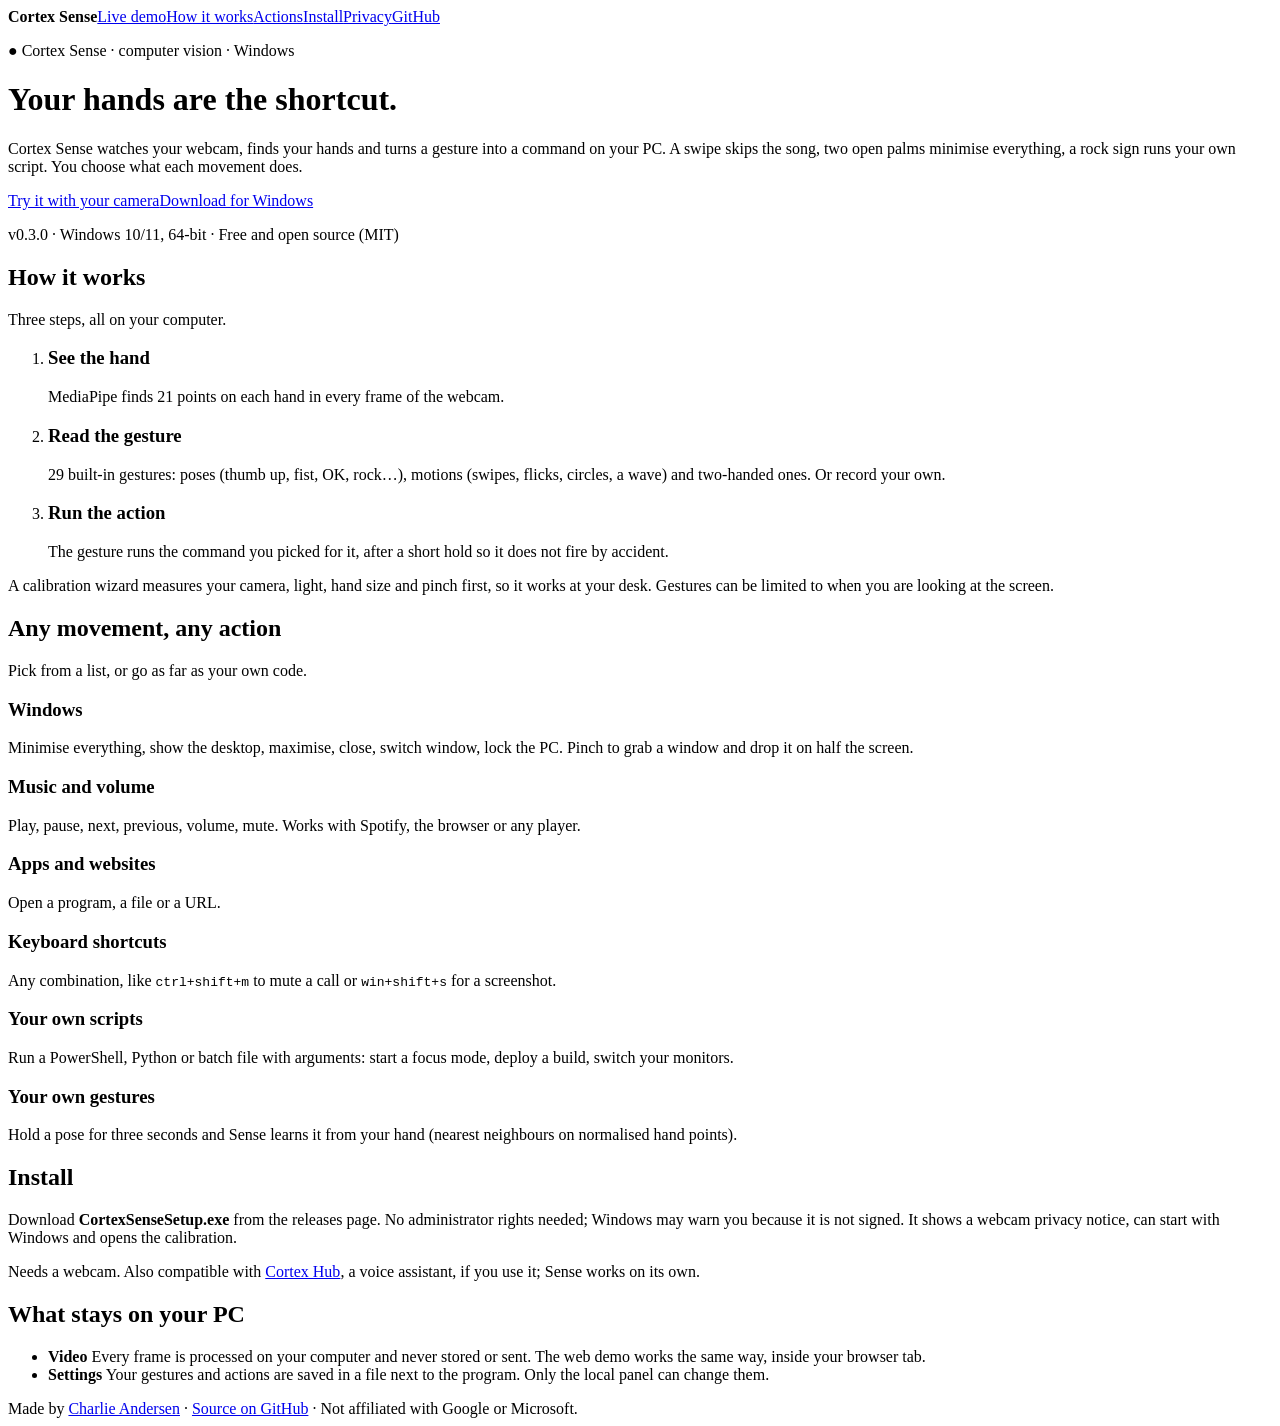
==== commit 14bbb6db: "Sense demo: GPU landmarker, 60 fps camera, skip repeated frames; landing pages in the portfolio styl" ====
--- a/site/index.html
+++ b/site/index.html
@@ -7,6 +7,7 @@
 <header class="wrap"><nav aria-label="Main"><b>Cortex Sense</b><a href="/sense/">Live demo</a><a href="#how">How it works</a><a href="#actions">Actions</a><a href="#install">Install</a><a href="#privacy">Privacy</a><a href="https://github.com/xandrsn/cortex">GitHub</a></nav></header>
 <main>
 <div class="wrap hero">
+  <p class="mono kicker"><span>●</span> Cortex Sense · computer vision · Windows</p>
   <h1>Your hands are the shortcut.</h1>
   <p class="lead">Cortex Sense watches your webcam, finds your hands and turns a gesture into a command on your PC. A swipe skips the song, two open palms minimise everything, a rock sign runs your own script. You choose what each movement does.</p>
   <div class="row"><a class="btn" href="/sense/">Try it with your camera</a><a class="btn alt" href="https://github.com/xandrsn/cortex/releases">Download for Windows</a></div>
@@ -14,7 +15,7 @@
 </div>
 
 <section id="how"><div class="wrap">
-  <h2>How it works</h2>
+  <h2 data-k="how">How it works</h2>
   <p>Three steps, all on your computer.</p>
   <ol class="steps grid">
     <li class="card"><h3>See the hand</h3><p>MediaPipe finds 21 points on each hand in every frame of the webcam.</p></li>
@@ -25,7 +26,7 @@
 </div></section>
 
 <section id="actions"><div class="wrap">
-  <h2>Any movement, any action</h2>
+  <h2 data-k="actions">Any movement, any action</h2>
   <p>Pick from a list, or go as far as your own code.</p>
   <div class="grid">
     <div class="card"><h3>Windows</h3><p>Minimise everything, show the desktop, maximise, close, switch window, lock the PC. Pinch to grab a window and drop it on half the screen.</p></div>
@@ -38,16 +39,16 @@
 </div></section>
 
 <section id="install"><div class="wrap">
-  <h2>Install</h2>
+  <h2 data-k="install">Install</h2>
   <p>Download <b>CortexSenseSetup.exe</b> from the releases page. No administrator rights needed; Windows may warn you because it is not signed. It shows a webcam privacy notice, can start with Windows and opens the calibration.</p>
   <p class="small">Needs a webcam. Also compatible with <a href="/hub/">Cortex Hub</a>, a voice assistant, if you use it; Sense works on its own.</p>
 </div></section>
 
 <section id="privacy"><div class="wrap">
-  <h2>What stays on your PC</h2>
+  <h2 data-k="privacy">What stays on your PC</h2>
   <ul class="plain">
-    <li><b>Video:</b> every frame is processed on your computer and never stored or sent. The web demo works the same way, inside your browser tab.</li>
-    <li><b>Settings:</b> your gestures and actions are saved in a file next to the program. Only the local panel can change them.</li>
+    <li><b>Video</b> Every frame is processed on your computer and never stored or sent. The web demo works the same way, inside your browser tab.</li>
+    <li><b>Settings</b> Your gestures and actions are saved in a file next to the program. Only the local panel can change them.</li>
   </ul>
 </div></section>
 </main>
